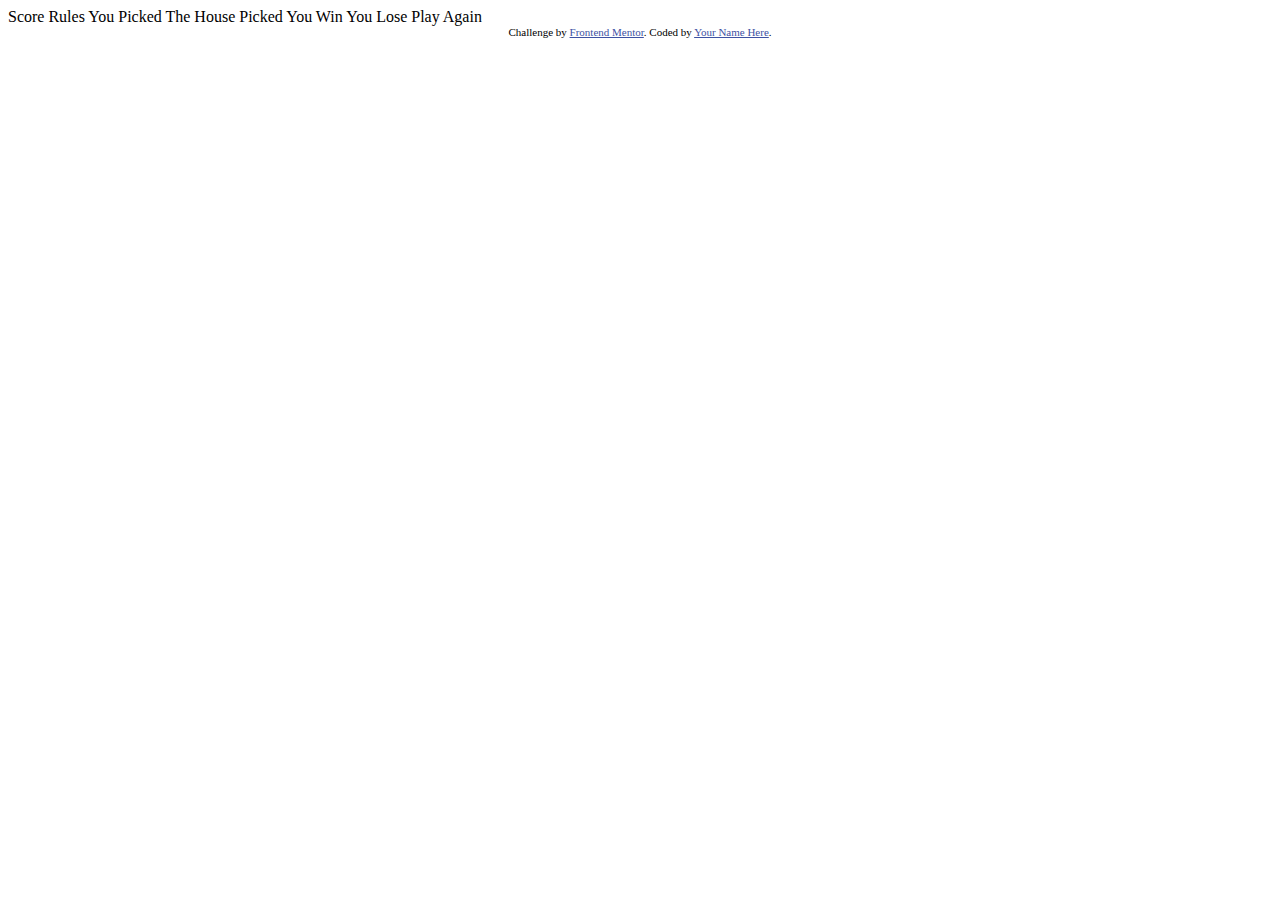
==== index.html @ c6533828 "initial commit" ====
<!DOCTYPE html>
<html lang="en">
<head>
  <meta charset="UTF-8">
  <meta name="viewport" content="width=device-width, initial-scale=1.0"> <!-- displays site properly based on user's device -->

  <link rel="icon" type="image/png" sizes="32x32" href="./images/favicon-32x32.png">
  
  <title>Frontend Mentor | Rock, Paper, Scissors</title>

  Score
  Rules

  You Picked
  The House Picked

  You Win
  You Lose

  Play Again

  <!-- Feel free to remove these styles or customise in your own stylesheet 👍 -->
  <style>
    .attribution { font-size: 11px; text-align: center; }
    .attribution a { color: hsl(228, 45%, 44%); }
  </style>
</head>
<body>


  
  <div class="attribution">
    Challenge by <a href="https://www.frontendmentor.io?ref=challenge" target="_blank">Frontend Mentor</a>. 
    Coded by <a href="#">Your Name Here</a>.
  </div>
</body>
</html>
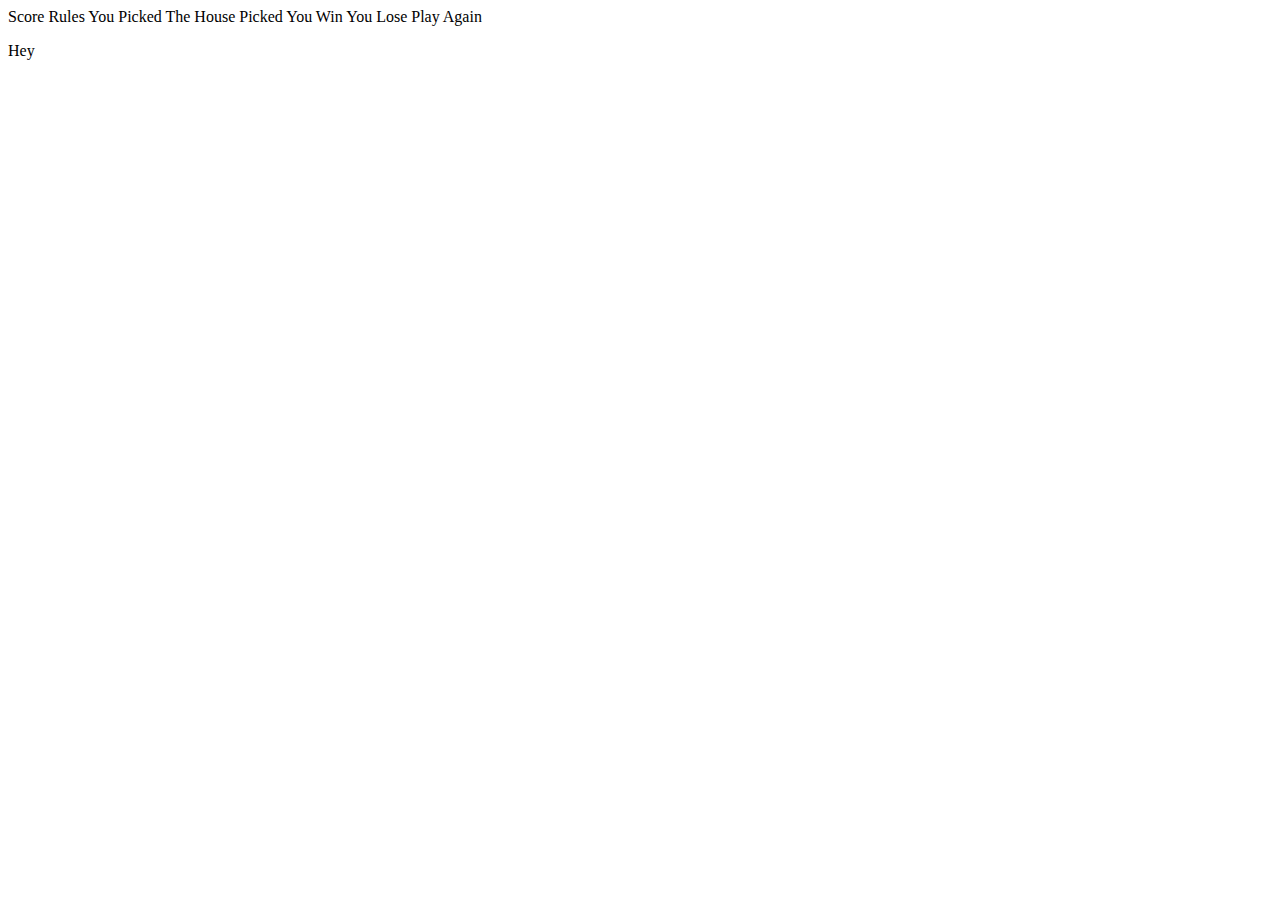
==== commit db1b46a1: "files created" ====
--- a/index.html
+++ b/index.html
@@ -5,7 +5,7 @@
   <meta name="viewport" content="width=device-width, initial-scale=1.0"> <!-- displays site properly based on user's device -->
 
   <link rel="icon" type="image/png" sizes="32x32" href="./images/favicon-32x32.png">
-  
+  <link rel="stylesheet" href="styles.css">
   <title>Frontend Mentor | Rock, Paper, Scissors</title>
 
   Score
@@ -19,19 +19,10 @@
 
   Play Again
 
-  <!-- Feel free to remove these styles or customise in your own stylesheet 👍 -->
-  <style>
-    .attribution { font-size: 11px; text-align: center; }
-    .attribution a { color: hsl(228, 45%, 44%); }
-  </style>
 </head>
 <body>
+<p>Hey</p>
 
-
-  
-  <div class="attribution">
-    Challenge by <a href="https://www.frontendmentor.io?ref=challenge" target="_blank">Frontend Mentor</a>. 
-    Coded by <a href="#">Your Name Here</a>.
-  </div>
+<script src="script.js"></script>
 </body>
 </html>--- a/styles.css
+++ b/styles.css
@@ -0,0 +1 @@
+/* No CSS *//*# sourceMappingURL=styles.css.map */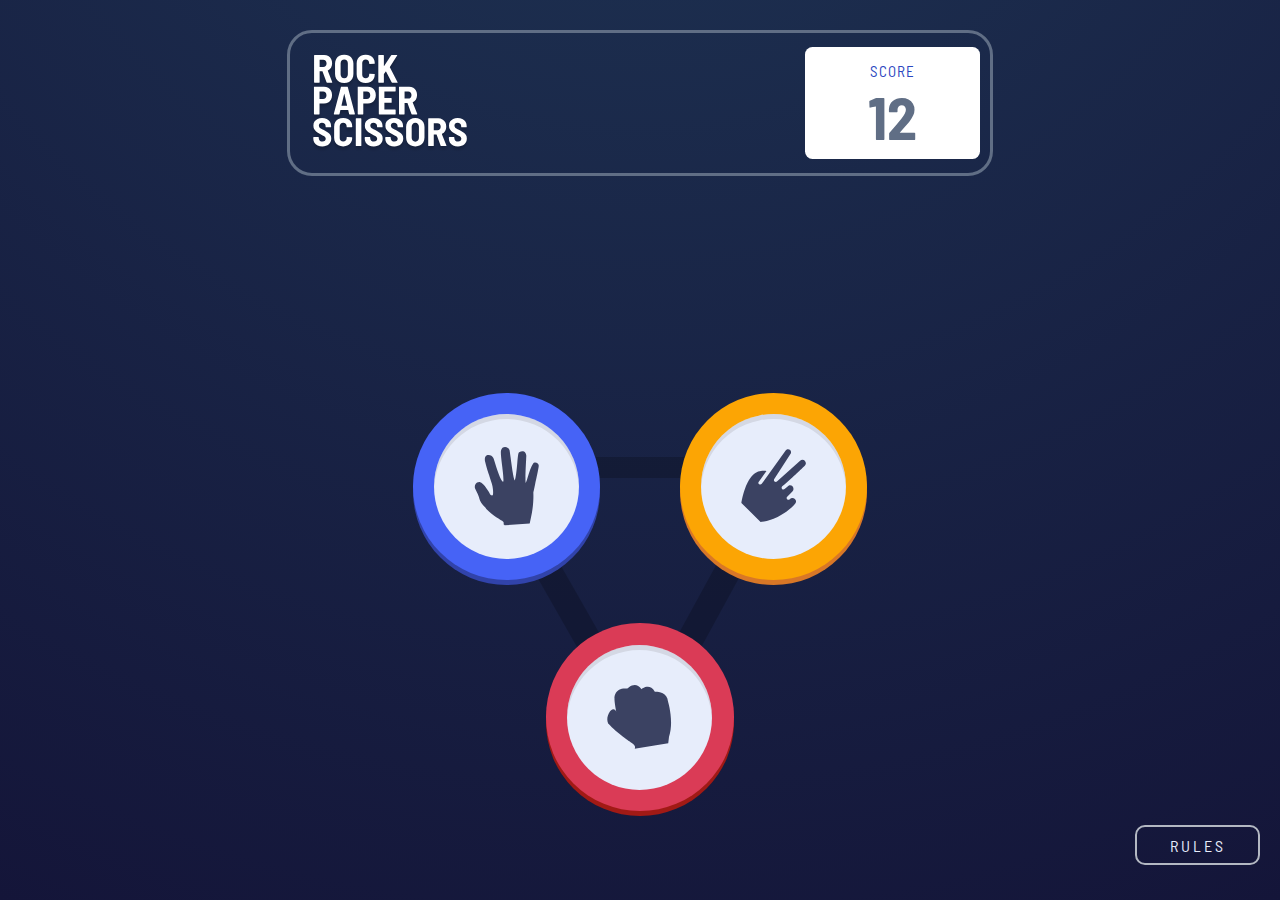
==== commit 9c15a3d8: "main css done" ====
--- a/index.html
+++ b/index.html
@@ -1,13 +1,22 @@
 <!DOCTYPE html>
 <html lang="en">
-<head>
-  <meta charset="UTF-8">
-  <meta name="viewport" content="width=device-width, initial-scale=1.0"> <!-- displays site properly based on user's device -->
+  <head>
+    <meta charset="UTF-8" />
+    <meta
+      name="viewport"
+      content="wclassth=device-wclassth, initial-scale=1.0"
+    />
+    <!-- displays site properly based on user's device -->
 
-  <link rel="icon" type="image/png" sizes="32x32" href="./images/favicon-32x32.png">
-  <link rel="stylesheet" href="styles.css">
-  <title>Frontend Mentor | Rock, Paper, Scissors</title>
-
+    <link
+      rel="icon"
+      type="image/png"
+      sizes="32x32"
+      href="./images/favicon-32x32.png"
+    />
+    <link rel="stylesheet" href="styles.css" />
+    <title>Frontend Mentor | Rock, Paper, Scissors</title>
+    <!--
   Score
   Rules
 
@@ -17,12 +26,34 @@
   You Win
   You Lose
 
-  Play Again
-
-</head>
-<body>
-<p>Hey</p>
-
-<script src="script.js"></script>
-</body>
-</html>+  Play Again -->
+  </head>
+  <body>
+    <div class="header-box">
+      <div class="logo-box"></div>
+      <div class="score-box">
+        <div class="score-header">SCORE</div>
+        <div class="score">12</div>
+      </div>
+    </div>
+    <div class="game-ui">
+      <div class="outer-circle paper-outer"></div>
+      <div class="paper circle" id="paper"></div>
+      <div class="outer-circle scissors-outer"></div>
+      <div class="scissors circle" id="scissors"></div>
+      <div class="outer-circle rock-outer"></div>
+      <div class="rock circle" id="rock"></div>
+    </div>
+    <div id="rules-overlay">
+      <div class="rules-white-box">
+        <div class="rules-title">RULES</div>
+        <div class="rules-image"></div>
+        <div class="cross" id="cross"></div>
+      </div>
+    </div>
+    <div class="rules-button" id="btn">
+      <button class="btn">RULES</button>
+    </div>
+    <script src="script.js"></script>
+  </body>
+</html>
--- a/styles.css
+++ b/styles.css
@@ -1 +1,343 @@
-/* No CSS *//*# sourceMappingURL=styles.css.map */+@import url("https://fonts.googleapis.com/css2?family=Barlow+Semi+Condensed:ital,wght@0,600;0,700;1,600;1,700&display=swap");
+* {
+  font-family: "Barlow Semi Condensed", sans-serif;
+}
+
+body {
+  margin: 0;
+  padding: 0;
+  height: 100vh;
+  width: 100vw;
+  background: radial-gradient(circle at 50% -50%, #1f3756 0%, #141539 100%);
+  background-repeat: no-repeat;
+  display: -webkit-box;
+  display: -ms-flexbox;
+  display: flex;
+  -webkit-box-orient: vertical;
+  -webkit-box-direction: normal;
+      -ms-flex-direction: column;
+          flex-direction: column;
+  -webkit-box-pack: justify;
+      -ms-flex-pack: justify;
+          justify-content: space-between;
+  -webkit-box-align: center;
+      -ms-flex-align: center;
+          align-items: center;
+}
+
+.header-box {
+  margin: 30px 5%;
+  border: 3px solid #606e85;
+  border-radius: 5px;
+  display: -webkit-box;
+  display: -ms-flexbox;
+  display: flex;
+  -webkit-box-pack: justify;
+      -ms-flex-pack: justify;
+          justify-content: space-between;
+  -webkit-box-align: center;
+      -ms-flex-align: center;
+          align-items: center;
+  width: calc(min(90%, 700px));
+  height: calc(min(13%, 140px));
+}
+
+.score-box {
+  margin: 10px;
+  border-radius: 0.3rem;
+  background-color: white;
+  width: 25%;
+  height: 80%;
+  text-align: center;
+  display: -webkit-box;
+  display: -ms-flexbox;
+  display: flex;
+  -webkit-box-orient: vertical;
+  -webkit-box-direction: normal;
+      -ms-flex-direction: column;
+          flex-direction: column;
+  -ms-flex-pack: distribute;
+      justify-content: space-around;
+}
+
+.score-box .score-header {
+  color: #2a46c0;
+  font-size: 0.6rem;
+  letter-spacing: 1px;
+  margin-top: 0.6rem;
+}
+
+.score-box .score {
+  margin-bottom: 0.6rem;
+  font-weight: 700;
+  color: #606e85;
+  font-size: 2.4rem;
+}
+
+.logo-box {
+  margin: 10px 20px;
+  background: url(./images/logo.svg);
+  background-size: auto 100%;
+  background-repeat: no-repeat;
+  background-position: left center;
+  width: 40%;
+  height: 50%;
+}
+
+.game-ui {
+  width: 16rem;
+  height: 13.856rem;
+  display: -ms-grid;
+  display: grid;
+  -ms-grid-columns: 33.33% 33.33% 33.33%;
+      grid-template-columns: 33.33% 33.33% 33.33%;
+  -ms-grid-rows: 33.33% 33.33% 33.33%;
+      grid-template-rows: 33.33% 33.33% 33.33%;
+  background: url(./images/bg-triangle.svg);
+  background-repeat: no-repeat;
+  background-size: 80%;
+  background-position: center;
+  margin: 50px 0 5rem 0;
+}
+
+.circle {
+  place-self: center;
+  height: 5.8rem;
+  width: 5.8rem;
+  border-radius: 50%;
+  background-color: #e7edfb;
+  -webkit-box-shadow: inset 0 5px #d4d8e4;
+          box-shadow: inset 0 5px #d4d8e4;
+  z-index: 10;
+}
+
+.circle:hover {
+  cursor: pointer;
+}
+
+.outer-circle {
+  -webkit-box-sizing: border-box;
+          box-sizing: border-box;
+  place-self: center;
+  height: 7.5rem;
+  width: 7.5rem;
+  border-radius: 50%;
+  background: #e7edfb;
+}
+
+.paper {
+  -ms-grid-column: 1;
+  grid-column: 1;
+  -ms-grid-row: 1;
+  grid-row: 1;
+  background: url(./images/icon-paper.svg);
+  background-repeat: no-repeat;
+  background-position: center;
+  background-color: #e7edfb;
+  background-size: 45%;
+}
+
+.paper-outer {
+  -ms-grid-column: 1;
+  grid-column: 1;
+  -ms-grid-row: 1;
+  grid-row: 1;
+  background-color: #4663f6;
+  -webkit-box-shadow: 0px 5px 0px #3143aa;
+          box-shadow: 0px 5px 0px #3143aa;
+}
+
+.scissors {
+  -ms-grid-column: 3;
+  grid-column: 3;
+  -ms-grid-row: 1;
+  grid-row: 1;
+  background: url(./images/icon-scissors.svg);
+  background-repeat: no-repeat;
+  background-position: center;
+  background-color: #e7edfb;
+  background-size: 45%;
+}
+
+.scissors-outer {
+  -ms-grid-column: 3;
+  grid-column: 3;
+  -ms-grid-row: 1;
+  grid-row: 1;
+  background-color: #fca504;
+  -webkit-box-shadow: 0px 5px 0px #d87727;
+          box-shadow: 0px 5px 0px #d87727;
+}
+
+.rock {
+  -ms-grid-column: 2;
+  grid-column: 2;
+  -ms-grid-row: 3;
+  grid-row: 3;
+  background: url(./images/icon-rock.svg);
+  background-repeat: no-repeat;
+  background-position: center;
+  background-color: #e7edfb;
+  background-size: 45%;
+}
+
+.rock-outer {
+  -ms-grid-column: 2;
+  grid-column: 2;
+  -ms-grid-row: 3;
+  grid-row: 3;
+  background-color: #da3b56;
+  -webkit-box-shadow: 0px 5px 0px #a11a15;
+          box-shadow: 0px 5px 0px #a11a15;
+}
+
+.rules-button {
+  width: 125px;
+  height: 40px;
+  margin-bottom: 60px;
+}
+
+.rules-button button {
+  width: 100%;
+  height: 100%;
+  border-radius: 10px;
+  background: transparent;
+  color: #e7edfb;
+  border: 2px solid #b3b8c2;
+  letter-spacing: 3px;
+  font-size: 16px;
+  text-align: center;
+}
+
+.rules-button button:hover {
+  cursor: pointer;
+}
+
+#rules-overlay {
+  position: absolute;
+  background-color: rgba(0, 0, 0, 0.322);
+  width: 100%;
+  height: 100%;
+  z-index: 100;
+  display: -webkit-box;
+  display: -ms-flexbox;
+  display: flex;
+  -webkit-box-orient: vertical;
+  -webkit-box-direction: normal;
+      -ms-flex-direction: column;
+          flex-direction: column;
+  -webkit-box-align: center;
+      -ms-flex-align: center;
+          align-items: center;
+  -webkit-box-pack: justify;
+      -ms-flex-pack: justify;
+          justify-content: space-between;
+  display: none;
+}
+
+.rules-white-box {
+  background-color: white;
+  width: 100%;
+  height: 100%;
+  z-index: 110;
+  display: -webkit-box;
+  display: -ms-flexbox;
+  display: flex;
+  -webkit-box-orient: vertical;
+  -webkit-box-direction: normal;
+      -ms-flex-direction: column;
+          flex-direction: column;
+  -webkit-box-align: center;
+      -ms-flex-align: center;
+          align-items: center;
+  -webkit-box-pack: justify;
+      -ms-flex-pack: justify;
+          justify-content: space-between;
+}
+
+.rules-title {
+  margin-top: 125px;
+  font-size: 30px;
+  font-weight: 700;
+  color: #3b4363;
+}
+
+.rules-image {
+  height: 300px;
+  width: 300px;
+  background: url(./images/image-rules.svg);
+  background-position: center;
+  background-repeat: no-repeat;
+  background-size: 100%;
+  margin-bottom: 30px;
+}
+
+.cross {
+  background: url(./images/icon-close.svg);
+  background-repeat: no-repeat;
+  height: 25px;
+  width: 25px;
+  background-position: center;
+  margin-bottom: 65px;
+}
+
+.cross:hover {
+  cursor: pointer;
+}
+
+@media only screen and (min-width: 600px) {
+  :root {
+    font-size: 25px;
+  }
+  .header-box {
+    height: 140px;
+    border-radius: 1rem;
+  }
+  .logo-box {
+    height: 70%;
+  }
+  .rules-button {
+    position: absolute;
+    bottom: 0px;
+    right: 20px;
+    margin-bottom: 35px;
+  }
+  .rules-white-box {
+    height: 400px;
+    width: 375px;
+    margin-block: auto;
+    border-radius: 10px;
+    display: -ms-grid;
+    display: grid;
+    -ms-grid-columns: 50% 50%;
+        grid-template-columns: 50% 50%;
+    -ms-grid-rows: 1fr 1fr;
+        grid-template-rows: 1fr 1fr;
+  }
+  .rules-title {
+    -ms-grid-row: 1;
+    grid-row: 1;
+    -ms-grid-column: 1;
+    grid-column: 1;
+    margin-block: auto;
+    margin-left: 20px;
+  }
+  .cross {
+    -ms-grid-row: 1;
+    grid-row: 1;
+    -ms-grid-column: 2;
+    grid-column: 2;
+    margin-block: auto;
+    place-self: center right;
+    margin-right: 20px;
+  }
+  .rules-image {
+    -ms-grid-column: 1;
+    -ms-grid-column-span: 2;
+    grid-column: 1 / span 2;
+    -ms-grid-row: 2;
+    grid-row: 2;
+    place-self: center;
+  }
+}
+/*# sourceMappingURL=styles.css.map */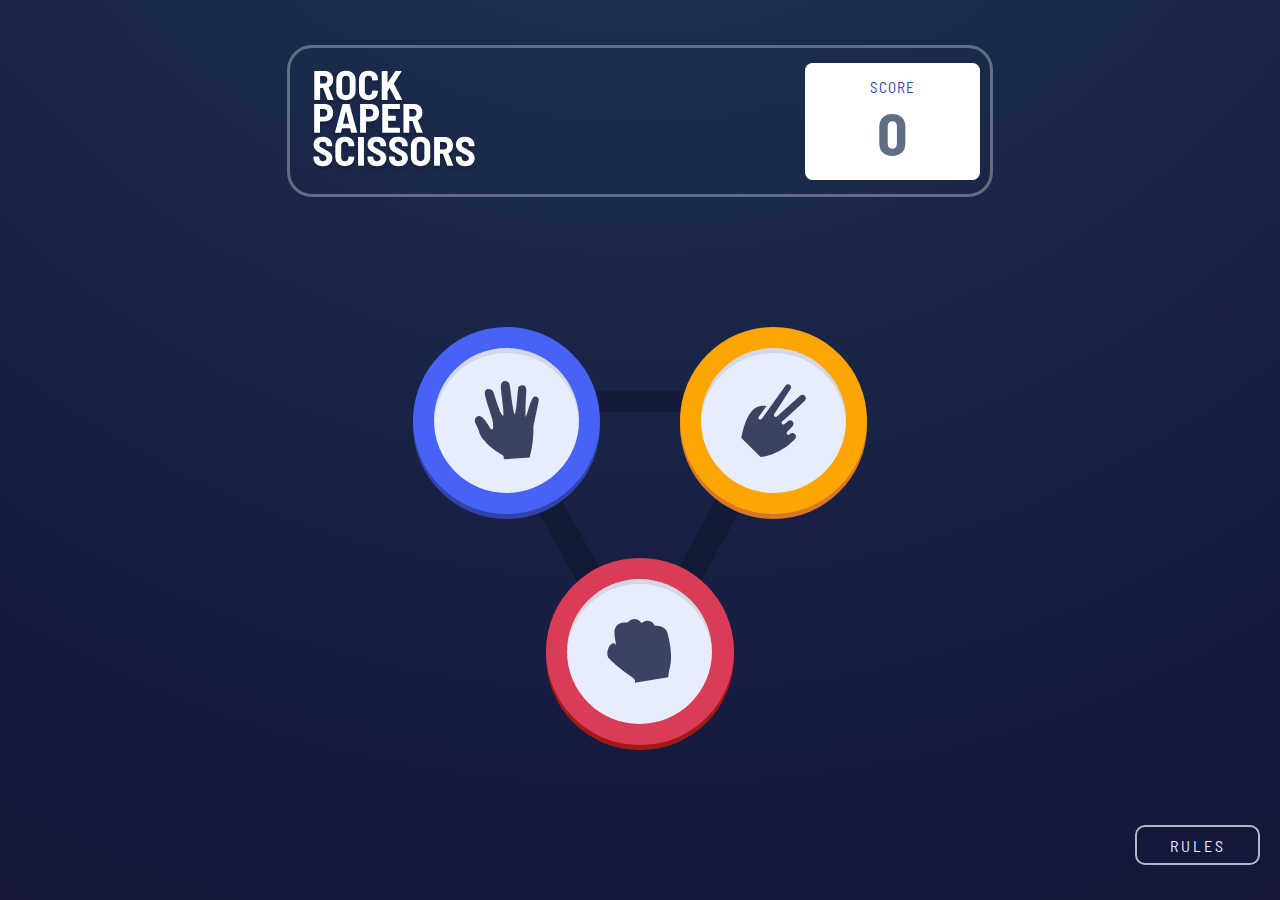
==== commit 6b731bb5: "finished project commit" ====
--- a/index.html
+++ b/index.html
@@ -33,16 +33,18 @@
       <div class="logo-box"></div>
       <div class="score-box">
         <div class="score-header">SCORE</div>
-        <div class="score">12</div>
+        <div class="score">0</div>
       </div>
     </div>
-    <div class="game-ui">
-      <div class="outer-circle paper-outer"></div>
-      <div class="paper circle" id="paper"></div>
-      <div class="outer-circle scissors-outer"></div>
-      <div class="scissors circle" id="scissors"></div>
-      <div class="outer-circle rock-outer"></div>
-      <div class="rock circle" id="rock"></div>
+    <div class="game-ui-wrapper">
+      <div class="main-ui">
+        <div class="outer-circle paper-outer"></div>
+        <div class="paper circle" id="paper"></div>
+        <div class="outer-circle scissors-outer"></div>
+        <div class="scissors circle" id="scissors"></div>
+        <div class="outer-circle rock-outer"></div>
+        <div class="rock circle" id="rock"></div>
+      </div>
     </div>
     <div id="rules-overlay">
       <div class="rules-white-box">
--- a/styles.css
+++ b/styles.css
@@ -23,6 +23,7 @@
   -webkit-box-align: center;
       -ms-flex-align: center;
           align-items: center;
+  color: #e7edfb;
 }
 
 .header-box {
@@ -84,7 +85,21 @@
   height: 50%;
 }
 
-.game-ui {
+.game-ui-wrapper {
+  width: 100%;
+  height: 75%;
+  display: -webkit-box;
+  display: -ms-flexbox;
+  display: flex;
+  -webkit-box-pack: center;
+      -ms-flex-pack: center;
+          justify-content: center;
+  -webkit-box-align: center;
+      -ms-flex-align: center;
+          align-items: center;
+}
+
+.main-ui {
   width: 16rem;
   height: 13.856rem;
   display: -ms-grid;
@@ -97,7 +112,7 @@
   background-repeat: no-repeat;
   background-size: 80%;
   background-position: center;
-  margin: 50px 0 5rem 0;
+  margin: auto 0 auto 0;
 }
 
 .circle {
@@ -285,16 +300,229 @@
   cursor: pointer;
 }
 
-@media only screen and (min-width: 600px) {
+.main-ui {
+  letter-spacing: 2px;
+  font-size: 0.95rem;
+}
+
+.pickedwrapper {
+  display: -ms-grid;
+  display: grid;
+  height: 90%;
+  width: 100%;
+  -ms-grid-rows: 50% 50%;
+      grid-template-rows: 50% 50%;
+  -ms-grid-columns: 1fr 1fr;
+      grid-template-columns: 1fr 1fr;
+}
+
+.pickedbox {
+  width: auto;
+  display: -webkit-box;
+  display: -ms-flexbox;
+  display: flex;
+  -webkit-box-orient: vertical;
+  -webkit-box-direction: reverse;
+      -ms-flex-direction: column-reverse;
+          flex-direction: column-reverse;
+  -webkit-box-align: center;
+      -ms-flex-align: center;
+          align-items: center;
+  margin-bottom: 5px;
+}
+
+.first-sign {
+  -ms-grid-column: 1;
+  grid-column: 1;
+}
+
+.second-sign {
+  -ms-grid-column: 2;
+  grid-column: 2;
+}
+
+.pickedtitle {
+  width: 150%;
+  text-align: center;
+}
+
+.pickedcircle {
+  display: -ms-grid;
+  display: grid;
+  -ms-grid-rows: 1fr;
+      grid-template-rows: 1fr;
+  -ms-grid-columns: 1fr;
+      grid-template-columns: 1fr;
+  margin-bottom: 30px;
+}
+
+.pickedouter {
+  -ms-grid-row: 1;
+  grid-row: 1;
+  -ms-grid-column: 1;
+  grid-column: 1;
+  -webkit-box-sizing: border-box;
+          box-sizing: border-box;
+  place-self: center;
+  height: 7.5rem;
+  width: 7.5rem;
+  border-radius: 50%;
+  background-color: transparent;
+}
+
+.pickedinner {
+  -ms-grid-row: 1;
+  grid-row: 1;
+  -ms-grid-column: 1;
+  grid-column: 1;
+  place-self: center;
+  height: 5.8rem;
+  width: 5.8rem;
+  border-radius: 50%;
+  -webkit-box-shadow: inset 0 5% #d4d8e4;
+          box-shadow: inset 0 5% #d4d8e4;
+  z-index: 10;
+  background-color: rgba(0, 0, 0, 0.103);
+}
+
+.picked-rock .pickedouter {
+  background: #da3b56;
+  -webkit-box-shadow: 0px 0.4rem 0px #a11a15;
+          box-shadow: 0px 0.4rem 0px #a11a15;
+}
+
+.picked-rock .pickedinner {
+  background: url(./images/icon-rock.svg);
+  background-color: #e7edfb;
+  background-repeat: no-repeat;
+  background-position: center;
+  background-color: #e7edfb;
+  background-size: 45%;
+}
+
+.picked-paper .pickedouter {
+  background: #4663f6;
+  -webkit-box-shadow: 0px 0.4rem 0px #3143aa;
+          box-shadow: 0px 0.4rem 0px #3143aa;
+}
+
+.picked-paper .pickedinner {
+  background: url(./images/icon-paper.svg);
+  background-color: #e7edfb;
+  background-repeat: no-repeat;
+  background-position: center;
+  background-color: #e7edfb;
+  background-size: 45%;
+  -webkit-box-shadow: inset 0 0.4rem #d4d8e4;
+          box-shadow: inset 0 0.4rem #d4d8e4;
+}
+
+.picked-scissors .pickedouter {
+  background: #fca504;
+  -webkit-box-shadow: 0px 0.4rem 0px #d87727;
+          box-shadow: 0px 0.4rem 0px #d87727;
+}
+
+.picked-scissors .pickedinner {
+  background: url(./images/icon-scissors.svg);
+  background-color: #e7edfb;
+  background-repeat: no-repeat;
+  background-position: center;
+  background-color: #e7edfb;
+  background-size: 45%;
+  -webkit-box-shadow: inset 0 0.4rem #d4d8e4;
+          box-shadow: inset 0 0.4rem #d4d8e4;
+}
+
+.winning-circle::before {
+  content: "";
+  display: block;
+  border-radius: 50%;
+  -ms-grid-column: 1;
+  grid-column: 1;
+  -ms-grid-row: 1;
+  grid-row: 1;
+  place-self: center;
+  height: 250%;
+  width: 250%;
+  z-index: -10;
+  background: radial-gradient(circle, rgba(252, 252, 252, 0.075) 0% 43%, rgba(255, 255, 255, 0.05) 43% 58%, rgba(255, 255, 255, 0.014) 58% 100%);
+  background-position: center;
+  background-size: 100%;
+}
+
+.pickedresultbox {
+  -ms-grid-row: 2;
+  grid-row: 2;
+  -ms-grid-column: 1;
+  -ms-grid-column-span: 2;
+  grid-column: 1 / span 2;
+  display: -webkit-box;
+  display: -ms-flexbox;
+  display: flex;
+  -webkit-box-orient: vertical;
+  -webkit-box-direction: normal;
+      -ms-flex-direction: column;
+          flex-direction: column;
+  -webkit-box-pack: center;
+      -ms-flex-pack: center;
+          justify-content: center;
+  -webkit-box-align: center;
+      -ms-flex-align: center;
+          align-items: center;
+  display: none;
+}
+
+.result-title {
+  font-size: 55px;
+  font-weight: 700;
+  margin-top: 30px;
+  margin-bottom: 25px;
+}
+
+.play-again {
+  border-radius: 10px;
+  width: 200px;
+  height: 45px;
+  background-color: #e7edfb;
+  display: -webkit-box;
+  display: -ms-flexbox;
+  display: flex;
+  -webkit-box-pack: center;
+      -ms-flex-pack: center;
+          justify-content: center;
+  -webkit-box-align: center;
+      -ms-flex-align: center;
+          align-items: center;
+  cursor: pointer;
+}
+
+.play-again div {
+  color: #3b4363;
+  letter-spacing: 2px;
+  font-size: 16px;
+  -webkit-transition: color 0.2s;
+  transition: color 0.2s;
+}
+
+.play-again:hover div {
+  color: #d84242;
+}
+
+@media only screen and (min-width: 1050px) {
   :root {
     font-size: 25px;
   }
   .header-box {
-    height: 140px;
+    margin-top: 45px;
+    height: 160px;
     border-radius: 1rem;
   }
   .logo-box {
     height: 70%;
+  }
+  .game-ui-wrapper {
+    margin-bottom: 55px;
   }
   .rules-button {
     position: absolute;
@@ -339,5 +567,43 @@
     grid-row: 2;
     place-self: center;
   }
+  .pickedwrapper {
+    display: -webkit-box;
+    display: -ms-flexbox;
+    display: flex;
+    -webkit-box-pack: center;
+        -ms-flex-pack: center;
+            justify-content: center;
+    -webkit-box-align: center;
+        -ms-flex-align: center;
+            align-items: center;
+  }
+  .second-sign {
+    -webkit-box-ordinal-group: 2;
+        -ms-flex-order: 1;
+            order: 1;
+  }
+  .pickedresultbox {
+    margin-inline: 40px;
+  }
+  .pickedbox {
+    margin-inline: 40px;
+  }
+  .pickedtitle {
+    -webkit-box-ordinal-group: 2;
+        -ms-flex-order: 1;
+            order: 1;
+    margin-bottom: 30px;
+    letter-spacing: 2px;
+    margin-bottom: 50px;
+  }
+  .pickedouter {
+    height: 12rem;
+    width: 12rem;
+  }
+  .pickedinner {
+    height: 9.5rem;
+    width: 9.5rem;
+  }
 }
 /*# sourceMappingURL=styles.css.map */